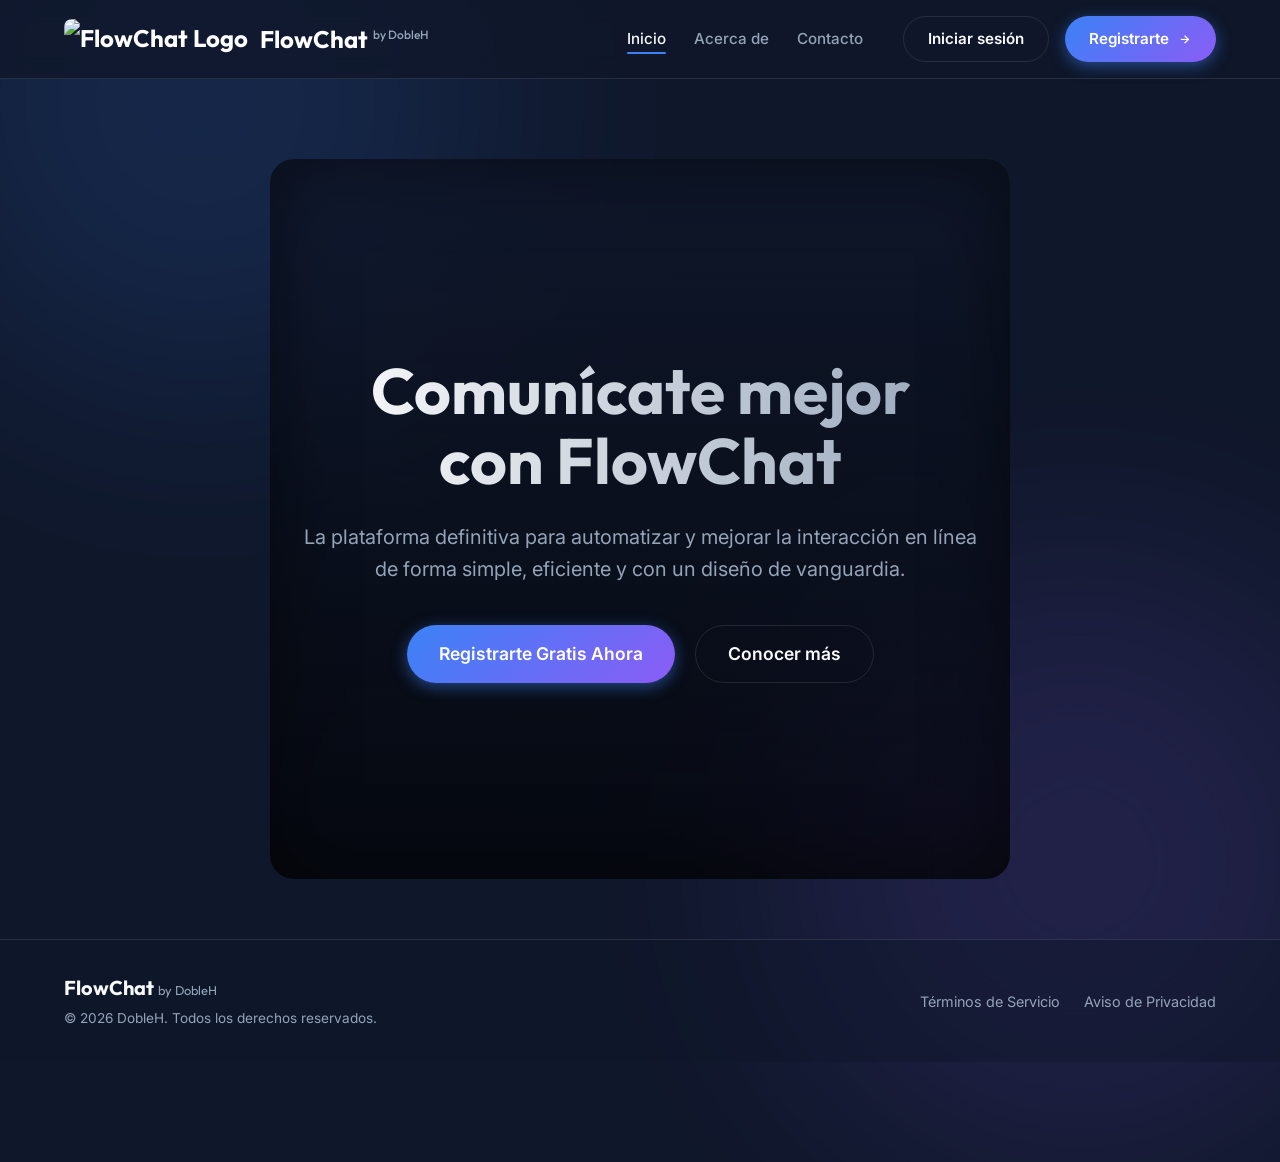
==== index.html @ f54330cd "ChatFlow By Doble H FlowChat By Doble H es una aplicación en fase beta enfocada en ofrecer una exper" ====
<!DOCTYPE html>
<html lang="es">
<head>
    <meta charset="UTF-8">
    <meta name="viewport" content="width=device-width, initial-scale=1.0">
    <title>Inicio - FlowChat by DobleH</title>
    <!-- Google Fonts -->
    <link rel="preconnect" href="https://fonts.googleapis.com">
    <link rel="preconnect" href="https://fonts.gstatic.com" crossorigin>
    <link href="https://fonts.googleapis.com/css2?family=Inter:wght@400;500;600;700&family=Outfit:wght@500;700&display=swap" rel="stylesheet">
    <!-- BoxIcons para iconos -->
    <link href='https://unpkg.com/boxicons@2.1.4/css/boxicons.min.css' rel='stylesheet'>
    <link rel="stylesheet" href="styles.css">
    <style>
        .hero-section {
            display: flex;
            align-items: center;
            justify-content: center;
            min-height: calc(100vh - 180px); /* Ajuste de altura */
            text-align: center;
            flex-direction: column;
            gap: 40px;
            /* Nuevas reglas de fondo (background) */
            background-image: linear-gradient(rgba(15, 23, 42, 0.8), rgba(0, 0, 0, 0.6)), url('assets/mobile-chatbot.png');
            background-size: cover;
            background-position: center;
            background-repeat: no-repeat;
            border-radius: var(--radius-lg);
            margin-top: 20px;
            padding: 60px 20px;
            box-shadow: inset 0 0 80px rgba(0,0,0,0.5); /* Sombra interna para mezclar */
        }

        .hero-title {
            font-size: 4rem;
            line-height: 1.1;
            margin-bottom: 24px;
        }
        
        .hero-subtitle {
            font-size: 1.25rem;
            color: var(--text-secondary);
            max-width: 700px;
            margin: 0 auto 40px;
        }
        
        .hero-actions {
            display: flex;
            gap: 20px;
            justify-content: center;
        }

        @media (max-width: 768px) {
            .hero-title {
                font-size: 2.5rem;
            }
            .hero-actions {
                flex-direction: column;
            }
        }
    </style>
</head>
<body>

    <!-- Header Navigation -->
    <header class="header">
        <div class="container header-content">
            <a href="index.html" class="logo">
                <img src="assets/logo.png" alt="FlowChat Logo">
                <span>FlowChat <span class="badge">by DobleH</span></span>
            </a>
            
            <button class="mobile-menu-btn" id="mobile-menu-btn">
                <i class='bx bx-menu'></i>
            </button>

            <nav class="nav-menu" id="nav-menu">
                <ul class="nav-links">
                    <li><a href="index.html" class="active">Inicio</a></li>
                    <li><a href="acerca-de.html">Acerca de</a></li>
                    <li><a href="contacto.html">Contacto</a></li>
                </ul>
                <div class="nav-auth">
                    <a href="https://flowchat-dh.base44.app" class="btn btn-outline" target="_blank" rel="noopener">Iniciar sesión</a>
                    <a href="https://flowchat-dh.base44.app" class="btn btn-primary btn-glow" target="_blank" rel="noopener">Registrarte <i class='bx bx-right-arrow-alt'></i></a>
                </div>
            </nav>
        </div>
    </header>

    <!-- Main Content -->
    <main class="main-content">
        <section class="container hero-section fade-in">
            <div>
                <h1 class="title hero-title">Comunícate mejor<br>con FlowChat</h1>
                <p class="hero-subtitle">La plataforma definitiva para automatizar y mejorar la interacción en línea de forma simple, eficiente y con un diseño de vanguardia.</p>
                <div class="hero-actions">
                    <a href="https://flowchat-dh.base44.app" class="btn btn-primary" style="padding: 14px 32px; font-size: 1.1rem;" target="_blank">Registrarte Gratis Ahora</a>
                    <a href="acerca-de.html" class="btn btn-outline" style="padding: 14px 32px; font-size: 1.1rem;">Conocer más</a>
                </div>
            </div>
            <!-- La imagen "hero-illustration" fue extraída y convertida en background en el CSS -->
        </section>
    </main>

    <!-- Footer -->
    <footer class="footer">
        <div class="container footer-content">
            <div class="footer-logo">
                <span class="logo-text">FlowChat <span style="font-size:0.8rem; font-weight:normal; color:var(--text-secondary)">by DobleH</span></span>
                <p>© 2026 DobleH. Todos los derechos reservados.</p>
            </div>
            <div class="footer-links">
                <a href="terminos.html">Términos de Servicio</a>
                <a href="privacidad.html">Aviso de Privacidad</a>
            </div>
        </div>
    </footer>

    <script src="script.js"></script>
</body>
</html>
---- styles.css ----
/* =========================================
   VARIABLES & RESET
========================================= */
:root {
    /* Paleta de colores Dark Theme Moderna */
    --bg-dark: #0f172a;      /* Slate 900 */
    --bg-card: #1e293b;      /* Slate 800 */
    --bg-glass: rgba(30, 41, 59, 0.7);
    --border-glass: rgba(255, 255, 255, 0.1);
    
    --text-primary: #f8fafc; /* Slate 50 */
    --text-secondary: #94a3b8; /* Slate 400 */
    
    --primary-color: #3b82f6; /* Blue 500 */
    --primary-hover: #2563eb; /* Blue 600 */
    --primary-glow: rgba(59, 130, 246, 0.5);
    
    --accent-color: #8b5cf6;  /* Violet 500 */
    --accent-glow: rgba(139, 92, 246, 0.5);

    --success-color: #10b981;
    --error-color: #ef4444;

    /* Tipografías */
    --font-heading: 'Outfit', sans-serif;
    --font-body: 'Inter', sans-serif;

    /* Espaciados y Bordes */
    --radius-md: 12px;
    --radius-lg: 24px;
    --radius-pill: 9999px;
    --transition: all 0.3s cubic-bezier(0.4, 0, 0.2, 1);
}

* {
    margin: 0;
    padding: 0;
    box-sizing: border-box;
}

body {
    font-family: var(--font-body);
    background-color: var(--bg-dark);
    color: var(--text-primary);
    line-height: 1.6;
    overflow-x: hidden;
    position: relative;
    min-height: 100vh;
    display: flex;
    flex-direction: column;
}

/* Background Ambient Glow */
body::before, body::after {
    content: '';
    position: absolute;
    width: 600px;
    height: 600px;
    border-radius: 50%;
    filter: blur(120px);
    z-index: -1;
    opacity: 0.15;
}

body::before {
    top: -200px;
    left: -100px;
    background: var(--primary-color);
}

body::after {
    bottom: -100px;
    right: -100px;
    background: var(--accent-color);
}

.container {
    max-width: 1200px;
    margin: 0 auto;
    padding: 0 24px;
}

a {
    text-decoration: none;
    color: inherit;
    transition: var(--transition);
}

/* =========================================
   BUTTONS
========================================= */
.btn {
    display: inline-flex;
    align-items: center;
    justify-content: center;
    gap: 8px;
    padding: 10px 24px;
    border-radius: var(--radius-pill);
    font-weight: 600;
    font-size: 0.95rem;
    cursor: pointer;
    transition: var(--transition);
    border: none;
    outline: none;
    font-family: var(--font-body);
}

.btn-primary {
    background: linear-gradient(135deg, var(--primary-color), var(--accent-color));
    color: white;
    box-shadow: 0 4px 15px var(--primary-glow);
}

.btn-primary:hover {
    box-shadow: 0 6px 25px var(--primary-glow);
    transform: translateY(-2px);
}

.btn-outline {
    background: transparent;
    color: var(--text-primary);
    border: 1px solid var(--border-glass);
}

.btn-outline:hover {
    background: rgba(255, 255, 255, 0.05);
    border-color: rgba(255, 255, 255, 0.2);
}

/* =========================================
   HEADER & NAVIGATION
========================================= */
.header {
    position: sticky;
    top: 0;
    z-index: 100;
    background: rgba(15, 23, 42, 0.8);
    backdrop-filter: blur(12px);
    -webkit-backdrop-filter: blur(12px);
    border-bottom: 1px solid var(--border-glass);
    padding: 16px 0;
}

.header-content {
    display: flex;
    justify-content: space-between;
    align-items: center;
}

.logo {
    display: flex;
    align-items: center;
    gap: 12px;
    font-family: var(--font-heading);
    font-size: 1.5rem;
    font-weight: 700;
    color: white;
}

.logo img {
    height: 40px;
    width: auto;
    border-radius: 8px;
    object-fit: contain;
}

.badge {
    font-size: 0.75rem;
    font-weight: 500;
    color: var(--text-secondary);
    vertical-align: super;
}

.nav-menu {
    display: flex;
    align-items: center;
    gap: 40px;
}

.nav-links {
    display: flex;
    list-style: none;
    gap: 28px;
}

.nav-links a {
    color: var(--text-secondary);
    font-size: 0.95rem;
    font-weight: 500;
    position: relative;
}

.nav-links a:hover, .nav-links a.active {
    color: var(--text-primary);
}

.nav-links a.active::after {
    content: '';
    position: absolute;
    bottom: -6px;
    left: 0;
    width: 100%;
    height: 2px;
    background: var(--primary-color);
    border-radius: 2px;
}

.nav-auth {
    display: flex;
    gap: 16px;
}

.mobile-menu-btn {
    display: none;
    background: none;
    border: none;
    color: var(--text-primary);
    font-size: 2rem;
    cursor: pointer;
}

/* =========================================
   MAIN LAYOUT (CONTACT HERO)
========================================= */
.main-content {
    flex: 1;
    display: flex;
    align-items: center;
    padding: 60px 0;
}

.contact-section {
    display: grid;
    grid-template-columns: 1fr 1fr;
    gap: 60px;
    align-items: center;
}

/* =========================================
   CONTACT CARD & FORM
========================================= */
.contact-card {
    background: var(--bg-glass);
    backdrop-filter: blur(16px);
    -webkit-backdrop-filter: blur(16px);
    border: 1px solid var(--border-glass);
    border-radius: var(--radius-lg);
    padding: 48px;
    box-shadow: 0 25px 50px -12px rgba(0, 0, 0, 0.5);
    position: relative;
    overflow: hidden;
}

.contact-header {
    margin-bottom: 32px;
}

.title {
    font-family: var(--font-heading);
    font-size: 3rem;
    font-weight: 700;
    margin-bottom: 12px;
    background: linear-gradient(to right, #fff, #94a3b8);
    -webkit-background-clip: text;
    background-clip: text;
    -webkit-text-fill-color: transparent;
}

.subtitle {
    font-size: 1.1rem;
    color: var(--text-primary);
    font-weight: 500;
    margin-bottom: 8px;
}

.description {
    color: var(--text-secondary);
    font-size: 0.95rem;
}

.contact-form {
    display: flex;
    flex-direction: column;
    gap: 20px;
}

.form-group {
    display: flex;
    flex-direction: column;
    gap: 8px;
}

.form-group label {
    font-size: 0.85rem;
    font-weight: 600;
    color: var(--text-secondary);
    text-transform: uppercase;
    letter-spacing: 0.5px;
}

.input-wrapper {
    position: relative;
    display: flex;
    align-items: flex-start;
}

.input-wrapper i {
    position: absolute;
    left: 16px;
    top: 14px;
    color: var(--text-secondary);
    font-size: 1.25rem;
    transition: var(--transition);
}

.input-wrapper input,
.input-wrapper textarea {
    width: 100%;
    background: rgba(15, 23, 42, 0.6);
    border: 1px solid var(--border-glass);
    border-radius: var(--radius-md);
    padding: 14px 16px 14px 48px;
    color: var(--text-primary);
    font-family: var(--font-body);
    font-size: 1rem;
    transition: var(--transition);
}

.input-wrapper textarea {
    padding-left: 16px; 
    resize: vertical;
    min-height: 120px;
}

/* Corrección de padding para textarea (no lleva icono dentro) */
.input-wrapper:has(textarea) i {
    display: none;
}

.input-wrapper input:focus,
.input-wrapper textarea:focus {
    outline: none;
    border-color: var(--primary-color);
    background: rgba(15, 23, 42, 0.9);
    box-shadow: 0 0 0 4px rgba(59, 130, 246, 0.1);
}

.input-wrapper input:focus + i {
    color: var(--primary-color);
}

.btn-submit {
    margin-top: 10px;
    padding: 16px;
    font-size: 1.1rem;
}

/* =========================================
   ILLUSTRATION SIDE
========================================= */
.illustration-card {
    position: relative;
    display: flex;
    justify-content: center;
    align-items: center;
}

.image-wrapper {
    position: relative;
    z-index: 2;
    border-radius: var(--radius-lg);
    overflow: hidden;
    box-shadow: 0 20px 40px rgba(0,0,0,0.6);
    border: 1px solid var(--border-glass);
}

.floating-img {
    width: 100%;
    max-width: 500px;
    height: auto;
    display: block;
    animation: floating 6s ease-in-out infinite;
    background: var(--bg-card); /* Por si la imagen no carga */
}

.glow-bg {
    position: absolute;
    top: 50%;
    left: 50%;
    transform: translate(-50%, -50%);
    width: 80%;
    height: 80%;
    background: radial-gradient(circle, var(--accent-glow) 0%, transparent 70%);
    z-index: 1;
    filter: blur(40px);
    animation: pulse 4s ease-in-out infinite alternate;
}

/* Info Glass Box OVER Image */
.info-box {
    position: absolute;
    bottom: -30px;
    right: -20px;
    background: var(--bg-glass);
    backdrop-filter: blur(20px);
    -webkit-backdrop-filter: blur(20px);
    border: 1px solid var(--border-glass);
    padding: 24px;
    border-radius: var(--radius-md);
    display: flex;
    gap: 16px;
    align-items: flex-start;
    z-index: 3;
    box-shadow: 0 15px 35px rgba(0,0,0,0.4);
    max-width: 300px;
    animation: slideUp 0.8s ease-out 0.5s both;
}

.info-box i {
    font-size: 2rem;
    color: var(--accent-color);
    background: rgba(139, 92, 246, 0.15);
    padding: 12px;
    border-radius: 12px;
}

.info-box h3 {
    font-family: var(--font-heading);
    font-size: 1.1rem;
    margin-bottom: 4px;
}

.info-box p {
    font-size: 0.85rem;
    color: var(--text-secondary);
    margin-bottom: 12px;
}

.link-btn {
    display: inline-flex;
    align-items: center;
    gap: 4px;
    font-size: 0.9rem;
    font-weight: 600;
    color: var(--primary-color);
}

.link-btn:hover {
    color: var(--primary-hover);
    gap: 8px;
}

/* =========================================
   FOOTER
========================================= */
.footer {
    border-top: 1px solid var(--border-glass);
    padding: 32px 0;
    background: rgba(15, 23, 42, 0.5);
}

.footer-content {
    display: flex;
    justify-content: space-between;
    align-items: center;
}

.footer-logo {
    display: flex;
    flex-direction: column;
    gap: 4px;
}

.logo-text {
    font-family: var(--font-heading);
    font-weight: 700;
    font-size: 1.25rem;
}

.footer-logo p {
    font-size: 0.85rem;
    color: var(--text-secondary);
}

.footer-links {
    display: flex;
    gap: 24px;
}

.footer-links a {
    color: var(--text-secondary);
    font-size: 0.9rem;
}

.footer-links a:hover {
    color: var(--primary-color);
}

/* =========================================
   ALERTS / NOTIFICATIONS
========================================= */
.form-alert {
    padding: 12px 16px;
    border-radius: var(--radius-md);
    font-size: 0.9rem;
    font-weight: 500;
    display: flex;
    align-items: center;
    gap: 8px;
}

.form-alert.hidden {
    display: none;
}

.form-alert.success {
    background: rgba(16, 185, 129, 0.1);
    border: 1px solid var(--success-color);
    color: var(--success-color);
}

.form-alert.error {
    background: rgba(239, 68, 68, 0.1);
    border: 1px solid var(--error-color);
    color: var(--error-color);
}

/* =========================================
   ANIMATIONS & EFFECTS
========================================= */
@keyframes floating {
    0% { transform: translateY(0px); }
    50% { transform: translateY(-15px); }
    100% { transform: translateY(0px); }
}

@keyframes pulse {
    0% { transform: translate(-50%, -50%) scale(1); opacity: 0.5; }
    100% { transform: translate(-50%, -50%) scale(1.1); opacity: 0.8; }
}

@keyframes slideUp {
    from { transform: translateY(20px); opacity: 0; }
    to { transform: translateY(0); opacity: 1; }
}

/* Intersection Observer Classes */
.fade-in {
    opacity: 0;
    transform: translateY(20px);
    transition: opacity 0.8s ease-out, transform 0.8s ease-out;
}

.fade-in.visible {
    opacity: 1;
    transform: translateY(0);
}

.slide-in-right {
    opacity: 0;
    transform: translateX(30px);
    transition: opacity 0.8s ease-out, transform 0.8s ease-out;
}

.slide-in-right.visible {
    opacity: 1;
    transform: translateX(0);
}

/* =========================================
   RESPONSIVE (MEDIA QUERIES)
========================================= */
@media (max-width: 992px) {
    .contact-section {
        grid-template-columns: 1fr;
        gap: 40px;
    }
    
    .contact-card {
        padding: 32px;
    }
    
    .info-box {
        bottom: -20px;
        right: 0;
        left: 0;
        margin: 0 auto;
        transform: translateY(50%);
    }

    .illustration-card {
        margin-bottom: 40px; /* Space for the floating info box */
        padding: 0 20px;
    }
    
    .floating-img {
        max-width: 100%;
    }
}

@media (max-width: 768px) {
    .header-content {
        position: relative;
    }

    .mobile-menu-btn {
        display: block;
    }

    .nav-menu {
        position: absolute;
        top: 100%;
        left: 0;
        width: 100%;
        background: var(--bg-card);
        flex-direction: column;
        padding: 24px;
        border-radius: 0 0 var(--radius-lg) var(--radius-lg);
        box-shadow: 0 10px 30px rgba(0,0,0,0.5);
        clip-path: polygon(0 0, 100% 0, 100% 0, 0 0); /* Animación de apertura origin */
        transition: clip-path 0.4s ease-in-out;
        gap: 24px;
        border: 1px solid var(--border-glass);
        border-top: none;
    }

    .nav-menu.open {
        clip-path: polygon(0 0, 100% 0, 100% 100%, 0 100%);
    }

    .nav-links {
        flex-direction: column;
        width: 100%;
        text-align: center;
    }

    .nav-auth {
        flex-direction: column;
        width: 100%;
    }

    .nav-auth .btn {
        width: 100%;
    }

    .title {
        font-size: 2.2rem;
    }

    .footer-content {
        flex-direction: column;
        gap: 16px;
        text-align: center;
    }
}
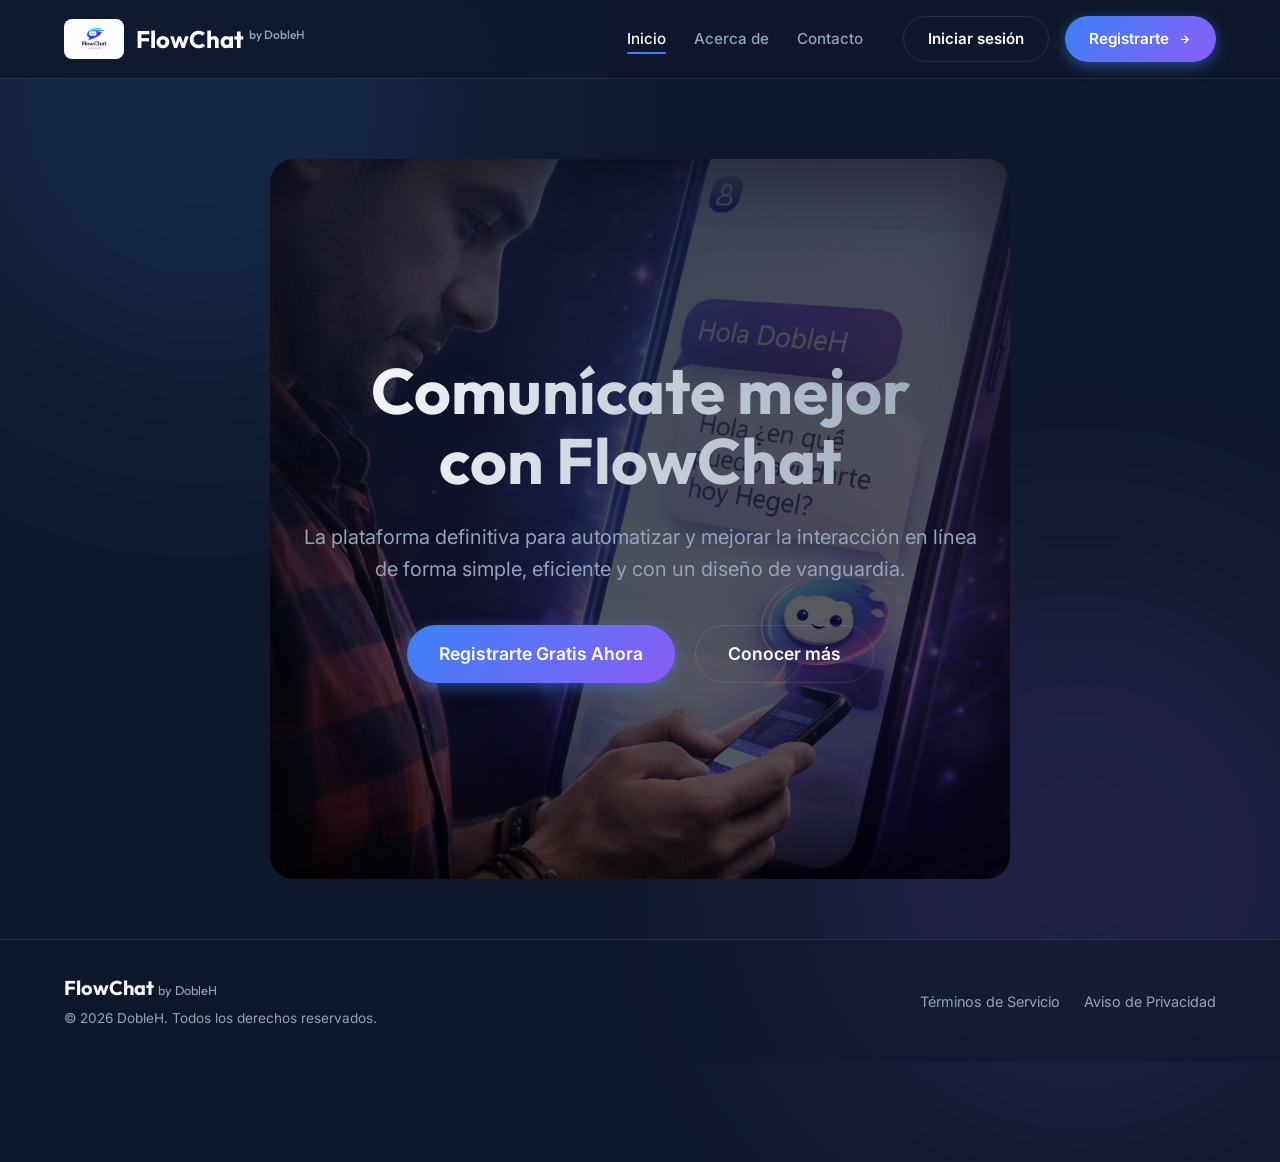
==== commit 71b8258f: "Add files via upload" ====
--- a/index.html
+++ b/index.html
@@ -21,7 +21,7 @@
             flex-direction: column;
             gap: 40px;
             /* Nuevas reglas de fondo (background) */
-            background-image: linear-gradient(rgba(15, 23, 42, 0.8), rgba(0, 0, 0, 0.6)), url('assets/mobile-chatbot.png');
+            background-image: linear-gradient(rgba(15, 23, 42, 0.8), rgba(0, 0, 0, 0.6)), url('images/mobile-chatbot.png');
             background-size: cover;
             background-position: center;
             background-repeat: no-repeat;
@@ -66,7 +66,7 @@
     <header class="header">
         <div class="container header-content">
             <a href="index.html" class="logo">
-                <img src="assets/logo.png" alt="FlowChat Logo">
+                <img src="images/logo.png" alt="FlowChat Logo">
                 <span>FlowChat <span class="badge">by DobleH</span></span>
             </a>
             
